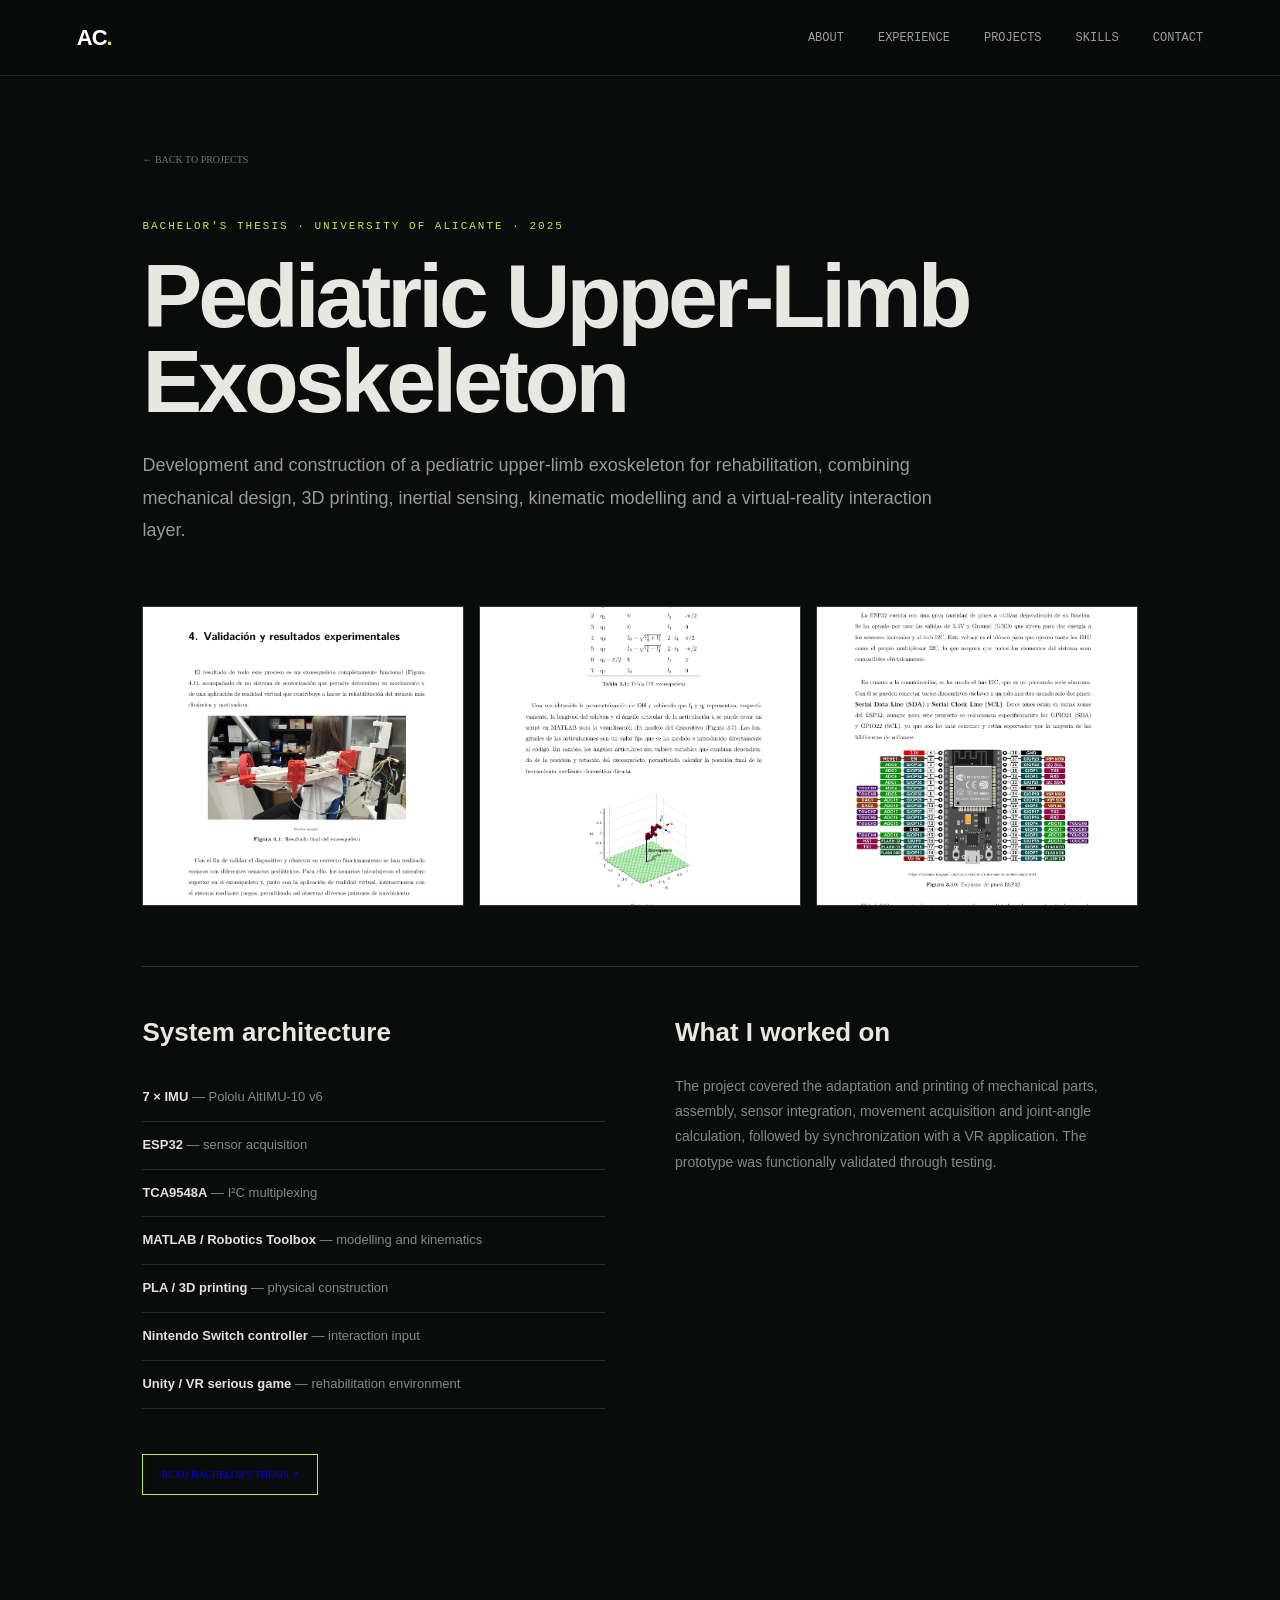
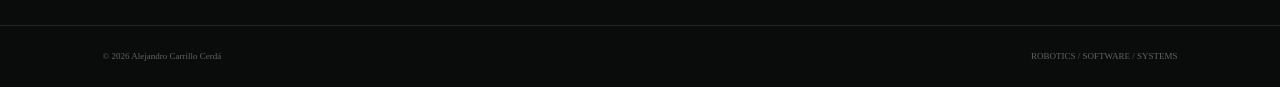
==== exoskeleton.html @ 11567c9d "Add files via upload" ====
<!DOCTYPE html><html lang="en"><head><meta charset="UTF-8"><meta name="viewport" content="width=device-width,initial-scale=1.0"><title>Pediatric Upper-Limb Exoskeleton — Alejandro Carrillo</title><link rel="stylesheet" href="style.css"></head><body><header class="nav"><a class="logo" href="index.html">AC<span>.</span></a><nav><a href="index.html#about">About</a><a href="index.html#experience">Experience</a><a href="index.html#projects">Projects</a><a href="index.html#skills">Skills</a><a href="index.html#contact">Contact</a></nav></header><main><section class="section project-detail"><a class="back" href="index.html#projects">← Back to projects</a><p class="eyebrow">BACHELOR'S THESIS · UNIVERSITY OF ALICANTE · 2025</p><h1>Pediatric Upper-Limb Exoskeleton</h1><p class="detail-lead">Development and construction of a pediatric upper-limb exoskeleton for rehabilitation, combining mechanical design, 3D printing, inertial sensing, kinematic modelling and a virtual-reality interaction layer.</p><div class="detail-images"><img src="assets/exoskeleton-result.png" alt="Final exoskeleton prototype"><img src="assets/matlab-model.png" alt="MATLAB model of the exoskeleton"><img src="assets/sensor-system.png" alt="Sensor acquisition system"></div><div class="detail-columns"><div><h2>System architecture</h2><ul><li><b>7 × IMU</b> — Pololu AltIMU-10 v6</li><li><b>ESP32</b> — sensor acquisition</li><li><b>TCA9548A</b> — I²C multiplexing</li><li><b>MATLAB / Robotics Toolbox</b> — modelling and kinematics</li><li><b>PLA / 3D printing</b> — physical construction</li><li><b>Nintendo Switch controller</b> — interaction input</li><li><b>Unity / VR serious game</b> — rehabilitation environment</li></ul></div><div><h2>What I worked on</h2><p>The project covered the adaptation and printing of mechanical parts, assembly, sensor integration, movement acquisition and joint-angle calculation, followed by synchronization with a VR application. The prototype was functionally validated through testing.</p></div></div><div class="detail-actions"><a class="detail-btn" href="Alejandro_Carrillo_TFG_Exoskeleton.pdf" target="_blank">Read Bachelor's Thesis ↗</a></div></section></main><footer><span>© <span id="year"></span> Alejandro Carrillo Cerdá</span><span>ROBOTICS / SOFTWARE / SYSTEMS</span></footer><script>document.getElementById('year').textContent=new Date().getFullYear()</script></body></html>
---- style.css ----
*{box-sizing:border-box;margin:0;padding:0}html{scroll-behavior:smooth}body{background:#0a0b0b;color:#e8e8e2;font-family:Inter,Arial,sans-serif;line-height:1.6;overflow-x:hidden}.noise{position:fixed;inset:0;pointer-events:none;opacity:.035;z-index:10;background-image:url("data:image/svg+xml,%3Csvg viewBox='0 0 180 180' xmlns='http://www.w3.org/2000/svg'%3E%3Cfilter id='n'%3E%3CfeTurbulence type='fractalNoise' baseFrequency='.9' numOctaves='4' stitchTiles='stitch'/%3E%3C/filter%3E%3Crect width='100%25' height='100%25' filter='url(%23n)' opacity='.6'/%3E%3C/svg%3E")}.nav{height:76px;display:flex;align-items:center;justify-content:space-between;padding:0 6vw;border-bottom:1px solid #222524;position:fixed;top:0;left:0;right:0;background:rgba(10,11,11,.84);backdrop-filter:blur(14px);z-index:20}.logo{font-size:22px;font-weight:800;letter-spacing:-1px;color:#fff;text-decoration:none}.logo span,.eyebrow,.company{color:#b7ef45}.nav nav{display:flex;gap:34px}.nav nav a{font:500 12px "DM Mono",monospace;text-transform:uppercase;color:#9c9e99;text-decoration:none;transition:.2s}.nav nav a:hover{color:#dfff91}.menu-toggle{display:none;background:none;border:0;color:#fff;font-size:22px}.section{padding:130px 8vw;position:relative}.hero{min-height:100vh;padding-top:170px;display:flex;align-items:center;border-bottom:1px solid #222524}.hero-grid{width:100%;display:grid;grid-template-columns:1.05fr .95fr;gap:7vw;align-items:center}.eyebrow{font:500 11px "DM Mono",monospace;letter-spacing:2px;margin-bottom:22px}.hero h1{font-size:clamp(58px,8vw,120px);line-height:.92;letter-spacing:-6px;font-weight:800;margin-bottom:34px}.hero h1 em,h2 em{font-family:Georgia,serif;font-weight:400;color:#b7ef45}.lead{max-width:590px;color:#a6a8a3;font-size:17px;line-height:1.8}.hero-actions{display:flex;gap:13px;margin-top:35px}.btn{display:inline-flex;gap:28px;align-items:center;padding:14px 18px;text-decoration:none;text-transform:uppercase;font:500 11px "DM Mono",monospace;border:1px solid #3a3d3a}.btn.primary{background:#b7ef45;color:#0a0b0b;border-color:#b7ef45}.btn.ghost{color:#e8e8e2}.availability{font:11px "DM Mono",monospace;color:#858782;margin-top:42px}.availability span{display:inline-block;width:7px;height:7px;border-radius:50%;background:#b7ef45;margin-right:8px;box-shadow:0 0 12px #b7ef45}.hero-art{height:530px;position:relative}.orb{width:310px;height:310px;border:1px solid #4b5148;border-radius:50%;position:absolute;right:8%;top:8%;background:radial-gradient(circle at 40% 35%,#26311e 0,#10150f 40%,transparent 68%);box-shadow:inset 0 0 70px rgba(183,239,69,.08),0 0 100px rgba(183,239,69,.05)}.orb:before,.orb:after{content:"";position:absolute;border:1px solid #30362d;border-radius:50%;inset:35px;transform:rotate(45deg) scaleX(1.6)}.orb:after{inset:70px;transform:rotate(-25deg) scaleX(1.6)}.wire{position:absolute;border:1px solid #323730;border-radius:50%;width:430px;height:170px;right:-5%;top:26%;transform:rotate(-27deg)}.wire-b{transform:rotate(28deg);width:350px;right:10%;top:17%}.terminal{position:absolute;left:0;bottom:35px;width:380px;background:#101211;border:1px solid #2b302b;box-shadow:20px 20px 70px #000}.terminal-top{height:31px;border-bottom:1px solid #282c29;display:flex;align-items:center;gap:5px;padding:0 11px}.terminal-top span{width:6px;height:6px;border-radius:50%;background:#555}.terminal-top b{font:400 9px "DM Mono";color:#70736d;margin-left:8px}.terminal pre{padding:18px;font:11px/1.9 "DM Mono",monospace;color:#aab0a5}.terminal i{font-style:normal;color:#545a52;margin-right:15px}.scroll-cue{position:absolute;bottom:25px;left:8vw;font:10px "DM Mono";color:#666}.scroll-cue span{color:#b7ef45;margin-left:10px}.split{display:grid;grid-template-columns:.35fr 1fr;gap:7vw;border-bottom:1px solid #222524}.section-label{font:500 10px "DM Mono";letter-spacing:2px;color:#656863}.content{max-width:850px}.content h2,.section-head h2,.contact h2{font-size:clamp(42px,5vw,72px);line-height:1.02;letter-spacing:-3px;margin-bottom:30px}.content>p{max-width:730px;color:#999c96;font-size:16px;margin-bottom:18px}.facts{display:grid;grid-template-columns:repeat(3,1fr);border-top:1px solid #30332f;margin-top:45px}.facts div{padding:20px 20px 0 0}.facts strong,.facts span{display:block}.facts strong{font:11px "DM Mono";color:#b7ef45}.facts span{font-size:12px;color:#858781;margin-top:7px}.section-head{display:flex;justify-content:space-between;align-items:flex-start;margin-bottom:70px}.section-head h2{max-width:550px;margin:0}.timeline{max-width:1100px;margin-left:auto}.job{display:grid;grid-template-columns:220px 1fr;gap:50px;border-top:1px solid #30332f;padding:38px 0}.job:last-child{border-bottom:1px solid #30332f}.job-date{font:10px "DM Mono";color:#666a64;padding-top:7px}.job h3{font-size:25px;letter-spacing:-.7px}.company{font-size:13px;margin:3px 0 20px}.job ul{padding-left:17px;color:#92958f;font-size:14px;max-width:820px}.job li{margin-bottom:8px}.tags{display:flex;flex-wrap:wrap;gap:7px;margin-top:22px}.tags span{font:9px "DM Mono";border:1px solid #343934;padding:6px 8px;color:#8c9089;text-transform:uppercase}.projects-section{border-bottom:1px solid #222524}.project-grid{display:grid;grid-template-columns:1fr 1fr;gap:18px}.project{border:1px solid #2c302c;background:#0d0f0e;position:relative;overflow:hidden}.project-large{grid-column:1/-1}.project-number{position:absolute;top:16px;right:17px;z-index:2;font:10px "DM Mono";color:#686c65}.project-visual{height:330px;position:relative;overflow:hidden;background:#111411}.graphics-visual{background:radial-gradient(circle at 55% 50%,#1b2816 0,#10130f 35%,#0d0f0e 72%)}.grid3d{position:absolute;inset:0;background-image:linear-gradient(#263026 1px,transparent 1px),linear-gradient(90deg,#263026 1px,transparent 1px);background-size:36px 36px;transform:perspective(400px) rotateX(55deg) scale(1.5);transform-origin:center 70%;opacity:.55}.probe{position:absolute;width:22px;height:22px;border:1px solid #b7ef45;border-radius:50%;box-shadow:0 0 20px rgba(183,239,69,.35)}.p1{left:35%;top:35%}.p2{left:58%;top:54%}.p3{left:72%;top:29%}.hud{position:absolute;bottom:15px;left:17px;font:9px "DM Mono";color:#70776c;letter-spacing:1px}.exo-visual{background:radial-gradient(circle,#192019,#0c0e0d 70%)}.exo-ring{position:absolute;width:180px;height:180px;border:1px solid #6c7567;border-radius:50%;left:35%;top:22%;box-shadow:0 0 50px rgba(183,239,69,.05)}.exo-arm{position:absolute;width:13px;height:220px;background:#555d51;left:53%;top:11%;transform:rotate(25deg);border-radius:8px}.joint{position:absolute;width:25px;height:25px;border:2px solid #b7ef45;border-radius:50%;background:#0b0d0c}.j1{left:47%;top:20%}.j2{left:62%;top:47%}.j3{left:73%;top:70%}.vision-visual{background:repeating-linear-gradient(0deg,#0e120f,#0e120f 4px,#111611 5px)}.scan{position:absolute;left:0;right:0;height:1px;background:#b7ef45;box-shadow:0 0 18px #b7ef45;animation:scan 3s linear infinite}.bbox{position:absolute;left:25%;top:26%;width:160px;height:120px;border:1px solid #b7ef45;padding:8px;font:9px "DM Mono";color:#b7ef45}.bbox b{float:right}.bbox.b2{left:55%;top:52%;width:110px;height:85px;border-color:#8a9a7b;color:#8a9a7b}.project-body{padding:27px}.project-body .eyebrow{font-size:9px;margin-bottom:12px}.project-body h3{font-size:27px;letter-spacing:-1px;margin-bottom:10px}.project-body p:not(.eyebrow){color:#858983;font-size:13px;max-width:800px}.skills-section{border-bottom:1px solid #222524}.skill-list{border-top:1px solid #30332f}.skill{display:grid;grid-template-columns:50px 220px 1fr;align-items:center;gap:20px;padding:21px 0;border-bottom:1px solid #30332f}.skill span{font:10px "DM Mono";color:#60645e}.skill b{font-size:14px}.skill p{font-size:13px;color:#858983}.education{border-bottom:1px solid #222524}.edu-grid{display:grid;grid-template-columns:repeat(4,1fr);gap:14px}.edu-card{border-top:1px solid #363a35;padding-top:18px}.edu-card span{font:9px "DM Mono";color:#b7ef45}.edu-card h3{font-size:18px;line-height:1.25;margin:13px 0 8px}.edu-card p{font-size:12px;color:#777b75}.contact{min-height:75vh;display:flex;align-items:center;justify-content:center;text-align:center}.contact-inner{max-width:850px}.contact h2{font-size:clamp(50px,7vw,95px);margin-bottom:24px}.contact-inner>p:not(.eyebrow){color:#898d86;max-width:570px;margin:0 auto 28px}.email{font-size:clamp(18px,3vw,29px);color:#e8e8e2;text-decoration:none;border-bottom:1px solid #555;padding-bottom:8px}.email span{color:#b7ef45}.socials{display:flex;justify-content:center;gap:30px;margin-top:38px}.socials a{font:10px "DM Mono";text-transform:uppercase;color:#777b75;text-decoration:none}.socials a:hover{color:#b7ef45}footer{border-top:1px solid #222524;padding:25px 8vw;display:flex;justify-content:space-between;font:9px "DM Mono";color:#60645e}.reveal{opacity:0;transform:translateY(20px);transition:opacity .7s ease,transform .7s ease}.reveal.visible{opacity:1;transform:none}@keyframes scan{0%{top:0}100%{top:100%}}@media(max-width:800px){.nav{padding:0 5vw}.menu-toggle{display:block}.nav nav{display:none;position:absolute;top:76px;left:0;right:0;background:#0a0b0b;padding:20px 5vw;border-bottom:1px solid #222524;flex-direction:column;gap:17px}.nav nav.open{display:flex}.section{padding:100px 5vw}.hero{padding-top:130px}.hero-grid,.split{grid-template-columns:1fr}.hero-art{height:430px;margin-top:10px}.orb{right:3%;width:250px;height:250px}.terminal{width:300px}.section-label{margin-bottom:35px}.facts,.edu-grid,.project-grid{grid-template-columns:1fr}.project-large{grid-column:auto}.section-head{display:block;margin-bottom:45px}.job{grid-template-columns:1fr;gap:8px}.skill{grid-template-columns:35px 1fr}.skill p{grid-column:2}.project-visual{height:270px}footer{padding:20px 5vw;gap:15px;flex-direction:column}}\n.project-link{margin-top:24px;background:none;border:0;border-bottom:1px solid #59604f;color:#b7ef45;padding:0 0 5px;font:500 10px "DM Mono",monospace;text-transform:uppercase;cursor:pointer}.project-link:hover{color:#e8e8e2;border-color:#b7ef45}.modal{position:fixed;inset:0;z-index:50;display:none}.modal.open{display:block}.modal-backdrop{position:absolute;inset:0;background:rgba(0,0,0,.78);backdrop-filter:blur(8px)}.modal-card{position:relative;width:min(920px,90vw);max-height:88vh;overflow:auto;margin:6vh auto;background:#0d0f0e;border:1px solid #3a4038;box-shadow:0 30px 100px #000;padding:42px}.modal-close{position:absolute;right:18px;top:13px;background:none;border:0;color:#8a8e87;font-size:28px;cursor:pointer}.modal-close:hover{color:#b7ef45}.modal-card h3{font-size:38px;line-height:1.05;letter-spacing:-1.5px;margin:5px 0 18px}.modal-card h4{font:500 10px "DM Mono";color:#b7ef45;letter-spacing:1.5px;margin:28px 0 9px;text-transform:uppercase}.modal-card p{color:#969a92;font-size:14px;max-width:780px}.modal-grid{display:grid;grid-template-columns:1fr 1fr;gap:14px;margin-top:25px}.modal-grid img{width:100%;height:230px;object-fit:cover;object-position:top;border:1px solid #30352f}.modal-actions{display:flex;gap:12px;flex-wrap:wrap;margin-top:28px}.modal-actions a{display:inline-block;text-decoration:none;padding:11px 14px;border:1px solid #3b4139;color:#e8e8e2;font:500 10px "DM Mono";text-transform:uppercase}.modal-actions a.primary-link{background:#b7ef45;color:#0a0b0b;border-color:#b7ef45}.modal-specs{display:grid;grid-template-columns:repeat(3,1fr);gap:10px;margin-top:24px}.modal-specs div{border-top:1px solid #30352f;padding-top:12px}.modal-specs b{display:block;font-size:13px}.modal-specs span{display:block;color:#737871;font:9px "DM Mono";margin-top:4px}.modal-list{display:grid;grid-template-columns:1fr 1fr;gap:9px;margin-top:15px}.modal-list div{font-size:12px;color:#858a82;padding:10px;border:1px solid #272c28}.modal-list b{color:#d7d9d3}@media(max-width:800px){.modal-card{padding:32px 22px}.modal-grid,.modal-specs,.modal-list{grid-template-columns:1fr}.modal-card h3{font-size:29px}}
.project-link{display:inline-block;text-decoration:none}.back{display:inline-block;margin-bottom:55px;color:#737871;text-decoration:none;font:10px "DM Mono";text-transform:uppercase}.back:hover{color:#b7ef45}.project-detail{max-width:1200px;margin:auto;padding-top:145px}.project-detail h1{font-size:clamp(48px,7vw,92px);line-height:.95;letter-spacing:-4px;max-width:900px;margin-bottom:25px}.detail-lead{max-width:800px;color:#989c94;font-size:18px;line-height:1.8}.detail-images{display:grid;grid-template-columns:repeat(3,1fr);gap:15px;margin:60px 0}.detail-images img{width:100%;height:300px;object-fit:cover;border:1px solid #30352f;background:#101310}.detail-columns{display:grid;grid-template-columns:1fr 1fr;gap:70px;border-top:1px solid #30352f;padding-top:45px}.detail-columns h2{font-size:26px;margin-bottom:20px}.detail-columns ul{list-style:none}.detail-columns li{padding:13px 0;border-bottom:1px solid #282c28;color:#858a82;font-size:13px}.detail-columns li b{color:#e1e2dd}.detail-columns p{color:#858a82;font-size:14px;line-height:1.8}.detail-actions{margin-top:45px}.detail-btn{display:inline-block;text-decoration:none;padding:14px 18px;font:500 10px "DM Mono";text-transform:uppercase;border:1px solid #b7ef45}.detail-visual{min-height:300px;display:flex;align-items:center;justify-content:center;gap:18px;flex-wrap:wrap;border:1px solid #30352f;background:radial-gradient(circle,#192019,#0c0e0d 70%);margin:60px 0}.detail-visual span{border:1px solid #687260;padding:12px;color:#b7ef45;font:11px "DM Mono";letter-spacing:1px}@media(max-width:800px){.project-detail{padding-top:120px}.detail-images,.detail-columns{grid-template-columns:1fr}.detail-images img{height:240px}.project-detail h1{letter-spacing:-2px}.detail-visual{margin:35px 0}}
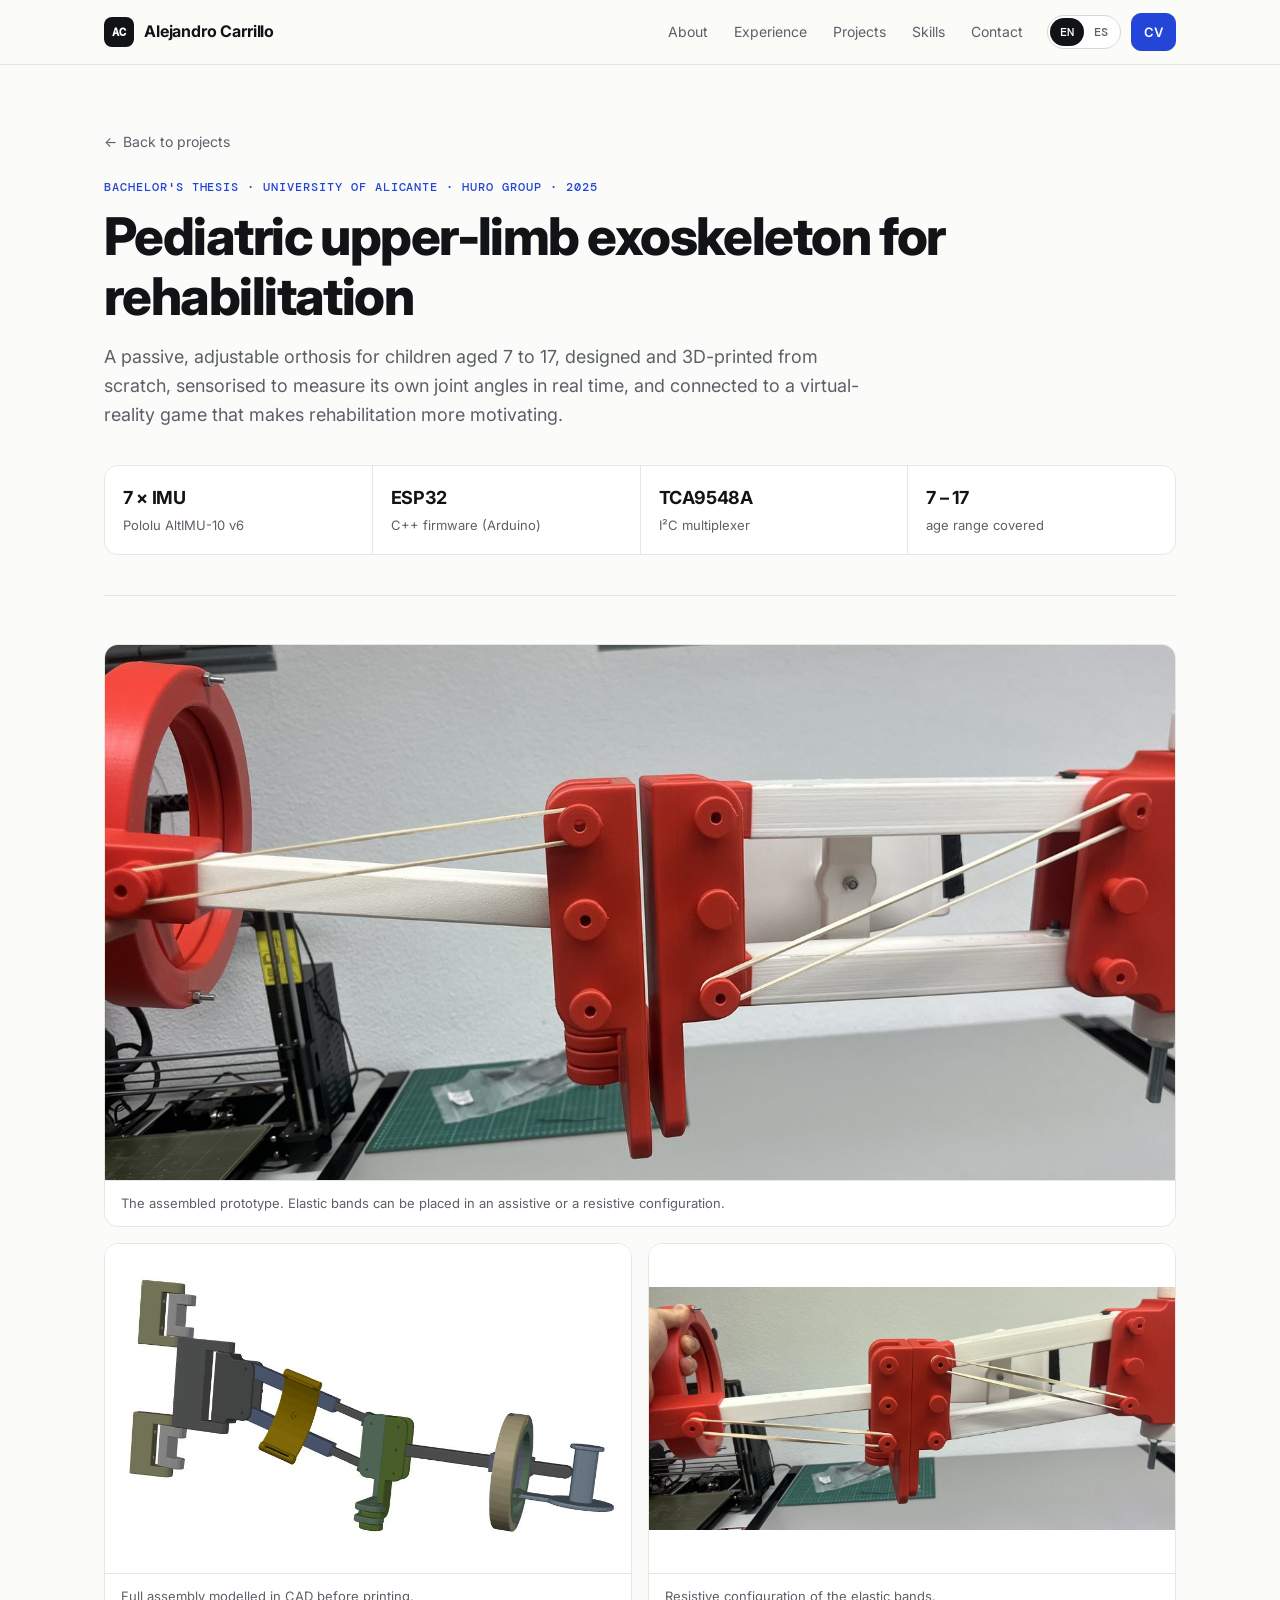
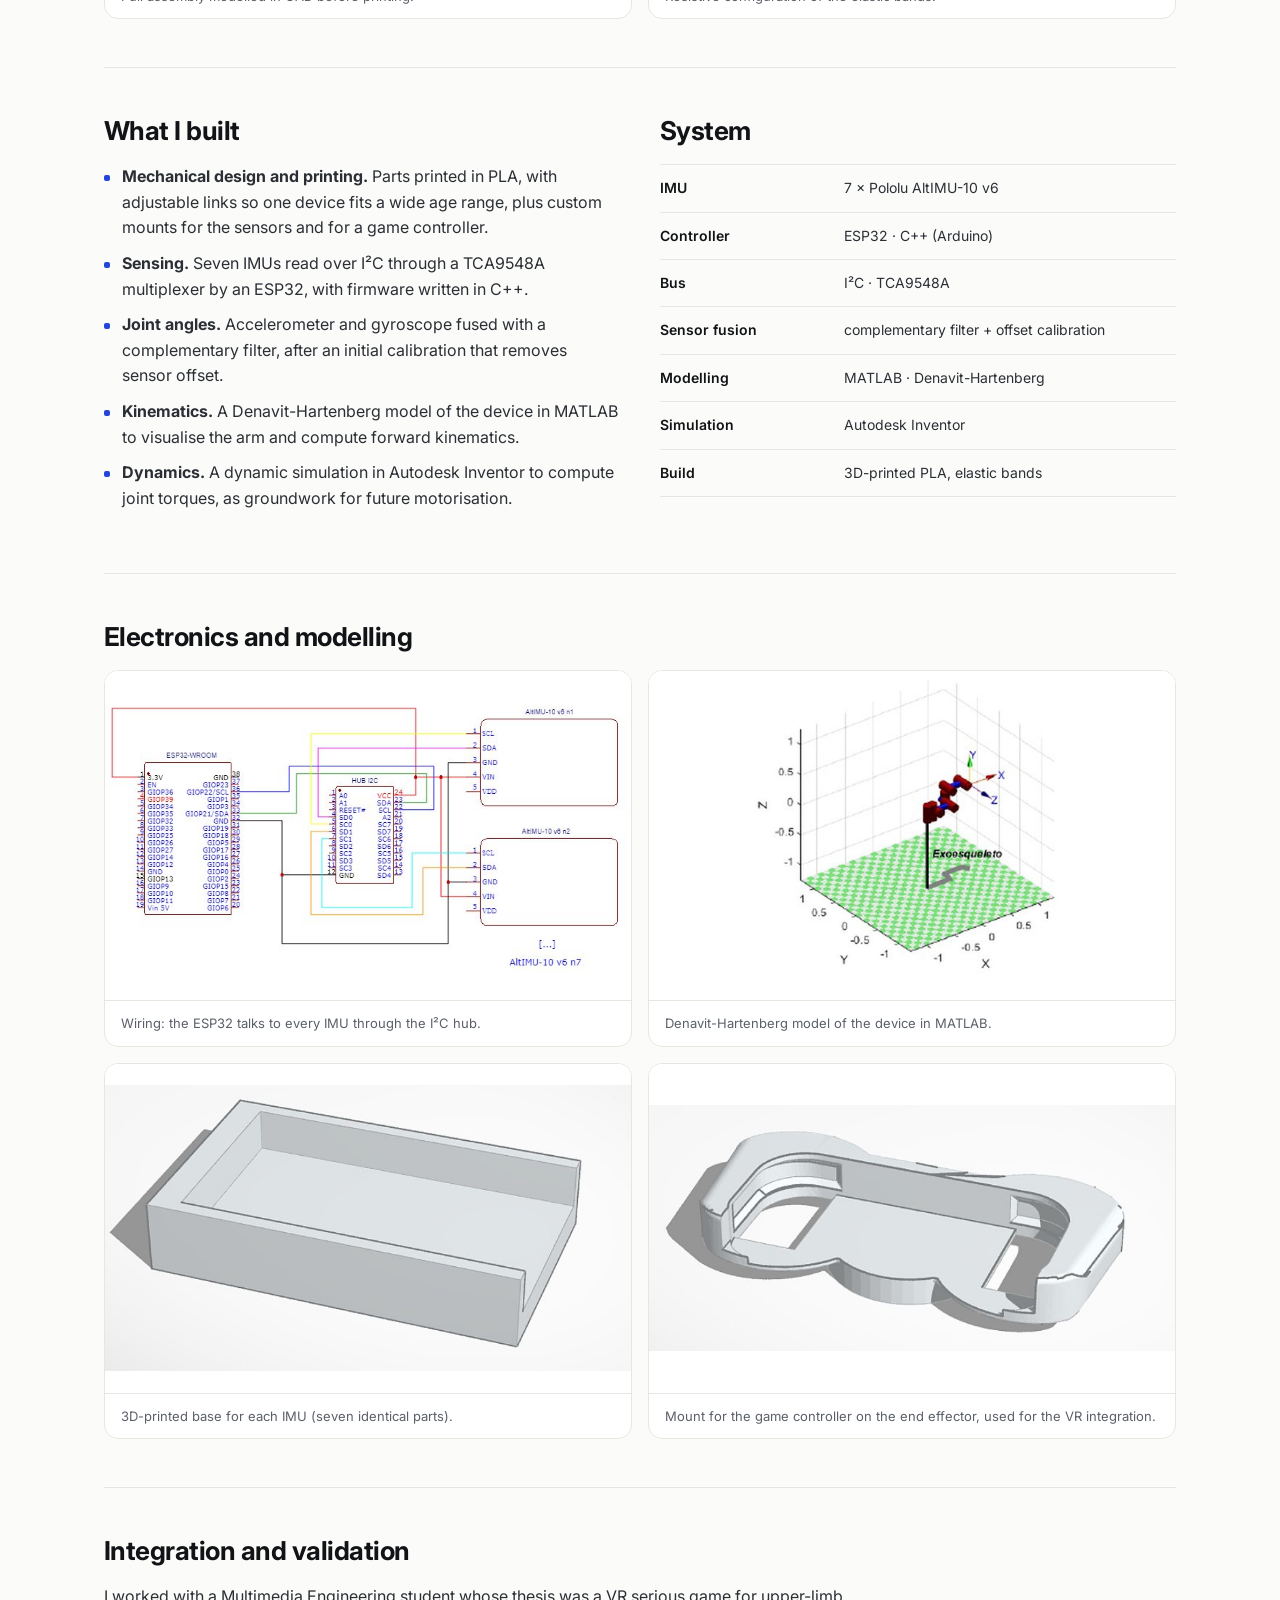
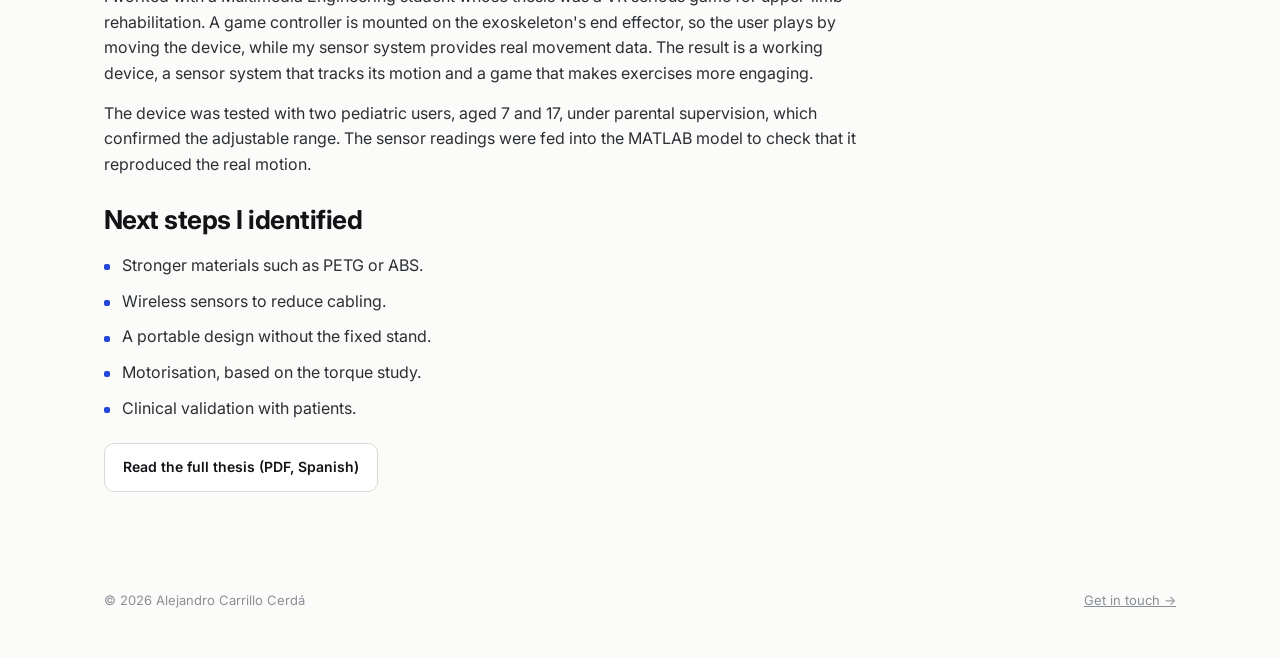
==== commit 50ae9f1d: "Redesign portfolio: light minimal layout, EN/ES toggle, real project images, updated content and CVs" ====
--- a/exoskeleton.html
+++ b/exoskeleton.html
@@ -1 +1,123 @@
-<!DOCTYPE html><html lang="en"><head><meta charset="UTF-8"><meta name="viewport" content="width=device-width,initial-scale=1.0"><title>Pediatric Upper-Limb Exoskeleton — Alejandro Carrillo</title><link rel="stylesheet" href="style.css"></head><body><header class="nav"><a class="logo" href="index.html">AC<span>.</span></a><nav><a href="index.html#about">About</a><a href="index.html#experience">Experience</a><a href="index.html#projects">Projects</a><a href="index.html#skills">Skills</a><a href="index.html#contact">Contact</a></nav></header><main><section class="section project-detail"><a class="back" href="index.html#projects">← Back to projects</a><p class="eyebrow">BACHELOR'S THESIS · UNIVERSITY OF ALICANTE · 2025</p><h1>Pediatric Upper-Limb Exoskeleton</h1><p class="detail-lead">Development and construction of a pediatric upper-limb exoskeleton for rehabilitation, combining mechanical design, 3D printing, inertial sensing, kinematic modelling and a virtual-reality interaction layer.</p><div class="detail-images"><img src="assets/exoskeleton-result.png" alt="Final exoskeleton prototype"><img src="assets/matlab-model.png" alt="MATLAB model of the exoskeleton"><img src="assets/sensor-system.png" alt="Sensor acquisition system"></div><div class="detail-columns"><div><h2>System architecture</h2><ul><li><b>7 × IMU</b> — Pololu AltIMU-10 v6</li><li><b>ESP32</b> — sensor acquisition</li><li><b>TCA9548A</b> — I²C multiplexing</li><li><b>MATLAB / Robotics Toolbox</b> — modelling and kinematics</li><li><b>PLA / 3D printing</b> — physical construction</li><li><b>Nintendo Switch controller</b> — interaction input</li><li><b>Unity / VR serious game</b> — rehabilitation environment</li></ul></div><div><h2>What I worked on</h2><p>The project covered the adaptation and printing of mechanical parts, assembly, sensor integration, movement acquisition and joint-angle calculation, followed by synchronization with a VR application. The prototype was functionally validated through testing.</p></div></div><div class="detail-actions"><a class="detail-btn" href="Alejandro_Carrillo_TFG_Exoskeleton.pdf" target="_blank">Read Bachelor's Thesis ↗</a></div></section></main><footer><span>© <span id="year"></span> Alejandro Carrillo Cerdá</span><span>ROBOTICS / SOFTWARE / SYSTEMS</span></footer><script>document.getElementById('year').textContent=new Date().getFullYear()</script></body></html>+<!DOCTYPE html>
+<html lang="en" data-ui-lang="en" class="no-js">
+<head>
+  <meta charset="UTF-8">
+  <meta name="viewport" content="width=device-width, initial-scale=1.0">
+  <title>Pediatric Upper-Limb Exoskeleton · Alejandro Carrillo Cerdá</title>
+  <meta name="title-en" content="Pediatric Upper-Limb Exoskeleton · Alejandro Carrillo Cerdá">
+  <meta name="title-es" content="Exoesqueleto pediátrico de miembro superior · Alejandro Carrillo Cerdá">
+  <meta name="description" content="Bachelor's thesis: a 3D-printed, sensorised pediatric rehabilitation exoskeleton with 7 IMUs, ESP32 firmware, Denavit-Hartenberg kinematics and VR integration.">
+  <meta property="og:image" content="https://alejandroccarrillo.github.io/assets/exo/assembled-assistive.jpg">
+  <link rel="icon" href="favicon.svg" type="image/svg+xml">
+  <link rel="preconnect" href="https://fonts.googleapis.com">
+  <link rel="preconnect" href="https://fonts.gstatic.com" crossorigin>
+  <link href="https://fonts.googleapis.com/css2?family=DM+Mono:wght@400;500&family=Inter:wght@400;500;600;700;800&display=swap" rel="stylesheet">
+  <link rel="stylesheet" href="style.css?v=7">
+  <script>(function(){var l;try{l=localStorage.getItem('lang')}catch(e){}if(!l){l=(navigator.language||'en').toLowerCase().indexOf('es')===0?'es':'en'}document.documentElement.setAttribute('data-ui-lang',l);document.documentElement.setAttribute('lang',l)})();</script>
+</head>
+<body>
+  <header class="nav">
+    <div class="wrap">
+      <a class="brand" href="index.html"><span class="brand-mark">AC</span><span>Alejandro Carrillo</span></a>
+      <nav class="nav-links" id="nav-links">
+        <a href="index.html#about"><span data-lang="en">About</span><span data-lang="es">Sobre mí</span></a>
+        <a href="index.html#experience"><span data-lang="en">Experience</span><span data-lang="es">Experiencia</span></a>
+        <a href="index.html#projects"><span data-lang="en">Projects</span><span data-lang="es">Proyectos</span></a>
+        <a href="index.html#skills"><span data-lang="en">Skills</span><span data-lang="es">Habilidades</span></a>
+        <a href="index.html#contact"><span data-lang="en">Contact</span><span data-lang="es">Contacto</span></a>
+      </nav>
+      <div class="nav-actions">
+        <div class="lang-toggle" role="group" aria-label="Language"><button type="button" data-set="en" aria-pressed="true">EN</button><button type="button" data-set="es" aria-pressed="false">ES</button></div>
+        <a class="btn btn-sm btn-primary" href="Alejandro_Carrillo_CV_EN.pdf" data-href-en="Alejandro_Carrillo_CV_EN.pdf" data-href-es="Alejandro_Carrillo_CV_ES.pdf" target="_blank" rel="noopener">CV</a>
+        <button class="menu-toggle" type="button" aria-label="Menu" aria-controls="nav-links" aria-expanded="false"><svg viewBox="0 0 24 24" fill="none" stroke="currentColor" stroke-width="2" stroke-linecap="round"><path d="M4 7h16M4 12h16M4 17h16"/></svg></button>
+      </div>
+    </div>
+  </header>
+
+  <main class="wrap">
+    <section class="detail-hero">
+      <a class="back" href="index.html#projects">← <span data-lang="en">Back to projects</span><span data-lang="es">Volver a proyectos</span></a>
+      <p class="kicker"><span data-lang="en">Bachelor's thesis · University of Alicante · HURO group · 2025</span><span data-lang="es">Trabajo Fin de Grado · Universidad de Alicante · grupo HURO · 2025</span></p>
+      <h1 data-lang="en">Pediatric upper-limb exoskeleton for rehabilitation</h1>
+      <h1 data-lang="es">Exoesqueleto pediátrico de miembro superior para rehabilitación</h1>
+      <p class="lead" data-lang="en">A passive, adjustable orthosis for children aged 7 to 17, designed and 3D-printed from scratch, sensorised to measure its own joint angles in real time, and connected to a virtual-reality game that makes rehabilitation more motivating.</p>
+      <p class="lead" data-lang="es">Una órtesis pasiva y ajustable para niños de 7 a 17 años, diseñada e impresa en 3D desde cero, sensorizada para medir sus propios ángulos articulares en tiempo real y conectada a un juego de realidad virtual que hace la rehabilitación más motivadora.</p>
+      <div class="spec-strip">
+        <div><b>7 × IMU</b><span>Pololu AltIMU-10 v6</span></div>
+        <div><b>ESP32</b><span data-lang="en">C++ firmware (Arduino)</span><span data-lang="es">firmware en C++ (Arduino)</span></div>
+        <div><b>TCA9548A</b><span data-lang="en">I²C multiplexer</span><span data-lang="es">multiplexor I²C</span></div>
+        <div><b>7 – 17</b><span data-lang="en">age range covered</span><span data-lang="es">rango de edad cubierto</span></div>
+      </div>
+    </section>
+
+    <section class="detail-section">
+      <div class="gallery">
+        <figure class="wide reveal"><img src="assets/exo/assembled-assistive.jpg" alt="Assembled exoskeleton in assistive configuration" loading="lazy"><figcaption data-lang="en">The assembled prototype. Elastic bands can be placed in an assistive or a resistive configuration.</figcaption><figcaption data-lang="es">El prototipo montado. Las bandas elásticas pueden colocarse en configuración asistiva o resistiva.</figcaption></figure>
+        <figure class="reveal"><img src="assets/exo/cad-assembly.jpg" alt="CAD model of the full exoskeleton assembly" loading="lazy"><figcaption data-lang="en">Full assembly modelled in CAD before printing.</figcaption><figcaption data-lang="es">Montaje completo modelado en CAD antes de imprimir.</figcaption></figure>
+        <figure class="reveal"><img src="assets/exo/assembled-resistive.jpg" alt="Exoskeleton with elastic bands in resistive configuration" loading="lazy"><figcaption data-lang="en">Resistive configuration of the elastic bands.</figcaption><figcaption data-lang="es">Configuración resistiva de las bandas elásticas.</figcaption></figure>
+      </div>
+    </section>
+
+    <section class="detail-section">
+      <div class="cols-2">
+        <div class="prose reveal">
+          <h2 data-lang="en">What I built</h2><h2 data-lang="es">Qué construí</h2>
+          <ul data-lang="en">
+            <li><b>Mechanical design and printing.</b> Parts printed in PLA, with adjustable links so one device fits a wide age range, plus custom mounts for the sensors and for a game controller.</li>
+            <li><b>Sensing.</b> Seven IMUs read over I²C through a TCA9548A multiplexer by an ESP32, with firmware written in C++.</li>
+            <li><b>Joint angles.</b> Accelerometer and gyroscope fused with a complementary filter, after an initial calibration that removes sensor offset.</li>
+            <li><b>Kinematics.</b> A Denavit-Hartenberg model of the device in MATLAB to visualise the arm and compute forward kinematics.</li>
+            <li><b>Dynamics.</b> A dynamic simulation in Autodesk Inventor to compute joint torques, as groundwork for future motorisation.</li>
+          </ul>
+          <ul data-lang="es">
+            <li><b>Diseño mecánico e impresión.</b> Piezas impresas en PLA, con eslabones ajustables para que un solo dispositivo sirva para un rango amplio de edades, y soportes propios para los sensores y para un mando de juego.</li>
+            <li><b>Sensorización.</b> Siete IMU leídas por I²C a través de un multiplexor TCA9548A desde una ESP32, con firmware escrito en C++.</li>
+            <li><b>Ángulos articulares.</b> Acelerómetro y giroscopio fusionados con un filtro complementario, tras una calibración inicial que corrige el offset de los sensores.</li>
+            <li><b>Cinemática.</b> Un modelo Denavit-Hartenberg del dispositivo en MATLAB para visualizar el brazo y calcular la cinemática directa.</li>
+            <li><b>Dinámica.</b> Una simulación dinámica en Autodesk Inventor para calcular los pares articulares, como base para una futura motorización.</li>
+          </ul>
+        </div>
+        <div class="reveal">
+          <h2 style="font-size:26px;margin-bottom:18px" data-lang="en">System</h2><h2 style="font-size:26px;margin-bottom:18px" data-lang="es">Sistema</h2>
+          <ul class="kv">
+            <li><b>IMU</b><span>7 × Pololu AltIMU-10 v6</span></li>
+            <li><b data-lang="en">Controller</b><b data-lang="es">Controlador</b><span>ESP32 · C++ (Arduino)</span></li>
+            <li><b data-lang="en">Bus</b><b data-lang="es">Bus</b><span>I²C · TCA9548A</span></li>
+            <li><b data-lang="en">Sensor fusion</b><b data-lang="es">Fusión de sensores</b><span data-lang="en">complementary filter + offset calibration</span><span data-lang="es">filtro complementario + calibración de offset</span></li>
+            <li><b data-lang="en">Modelling</b><b data-lang="es">Modelado</b><span>MATLAB · Denavit-Hartenberg</span></li>
+            <li><b data-lang="en">Simulation</b><b data-lang="es">Simulación</b><span>Autodesk Inventor</span></li>
+            <li><b data-lang="en">Build</b><b data-lang="es">Fabricación</b><span data-lang="en">3D-printed PLA, elastic bands</span><span data-lang="es">PLA impreso en 3D, bandas elásticas</span></li>
+          </ul>
+        </div>
+      </div>
+    </section>
+
+    <section class="detail-section">
+      <h2 class="reveal" data-lang="en">Electronics and modelling</h2><h2 class="reveal" data-lang="es">Electrónica y modelado</h2>
+      <div class="gallery">
+        <figure class="reveal"><img src="assets/exo/wiring-schematic.jpg" alt="Wiring schematic: ESP32, I2C hub and IMUs" loading="lazy"><figcaption data-lang="en">Wiring: the ESP32 talks to every IMU through the I²C hub.</figcaption><figcaption data-lang="es">Conexionado: la ESP32 se comunica con cada IMU a través del hub I²C.</figcaption></figure>
+        <figure class="reveal"><img src="assets/exo/matlab-dh-model.jpg" alt="MATLAB Denavit-Hartenberg model of the exoskeleton" loading="lazy"><figcaption data-lang="en">Denavit-Hartenberg model of the device in MATLAB.</figcaption><figcaption data-lang="es">Modelo Denavit-Hartenberg del dispositivo en MATLAB.</figcaption></figure>
+        <figure class="reveal"><img src="assets/exo/part-imu-base.jpg" alt="3D-printed IMU base" loading="lazy"><figcaption data-lang="en">3D-printed base for each IMU (seven identical parts).</figcaption><figcaption data-lang="es">Base impresa en 3D para cada IMU (siete piezas idénticas).</figcaption></figure>
+        <figure class="reveal"><img src="assets/exo/part-controller-mount.jpg" alt="3D-printed mount for the game controller" loading="lazy"><figcaption data-lang="en">Mount for the game controller on the end effector, used for the VR integration.</figcaption><figcaption data-lang="es">Soporte del mando de juego en el extremo, usado para la integración con realidad virtual.</figcaption></figure>
+      </div>
+    </section>
+
+    <section class="detail-section">
+      <div class="prose reveal">
+        <h2 data-lang="en">Integration and validation</h2><h2 data-lang="es">Integración y validación</h2>
+        <p data-lang="en">I worked with a Multimedia Engineering student whose thesis was a VR serious game for upper-limb rehabilitation. A game controller is mounted on the exoskeleton's end effector, so the user plays by moving the device, while my sensor system provides real movement data. The result is a working device, a sensor system that tracks its motion and a game that makes exercises more engaging.</p>
+        <p data-lang="es">Colaboré con un estudiante de Ingeniería Multimedia cuyo TFG era un juego serio de realidad virtual para la rehabilitación del miembro superior. Un mando de juego va montado en el extremo del exoesqueleto, de modo que el usuario juega moviendo el dispositivo, mientras mi sistema de sensores aporta datos reales de movimiento. El resultado es un dispositivo funcional, un sistema de sensores que sigue su movimiento y un juego que hace los ejercicios más atractivos.</p>
+        <p data-lang="en">The device was tested with two pediatric users, aged 7 and 17, under parental supervision, which confirmed the adjustable range. The sensor readings were fed into the MATLAB model to check that it reproduced the real motion.</p>
+        <p data-lang="es">El dispositivo se probó con dos usuarios pediátricos, de 7 y 17 años, bajo supervisión de sus padres, lo que confirmó el rango de ajuste. Las lecturas de los sensores se introdujeron en el modelo de MATLAB para comprobar que reproducía el movimiento real.</p>
+        <h2 style="margin-top:28px" data-lang="en">Next steps I identified</h2><h2 style="margin-top:28px" data-lang="es">Siguientes pasos que identifiqué</h2>
+        <ul data-lang="en"><li>Stronger materials such as PETG or ABS.</li><li>Wireless sensors to reduce cabling.</li><li>A portable design without the fixed stand.</li><li>Motorisation, based on the torque study.</li><li>Clinical validation with patients.</li></ul>
+        <ul data-lang="es"><li>Materiales más resistentes, como PETG o ABS.</li><li>Sensores inalámbricos para reducir el cableado.</li><li>Un diseño portátil sin soporte fijo.</li><li>Motorización, a partir del estudio de pares.</li><li>Validación clínica con pacientes.</li></ul>
+        <p style="margin-top:22px"><a class="btn" href="Alejandro_Carrillo_TFG_Exoskeleton.pdf" target="_blank" rel="noopener"><span data-lang="en">Read the full thesis (PDF, Spanish)</span><span data-lang="es">Leer el TFG completo (PDF)</span></a></p>
+      </div>
+    </section>
+  </main>
+
+  <footer><div class="wrap"><span>© <span id="year">2026</span> Alejandro Carrillo Cerdá</span><a href="index.html#contact" style="color:inherit"><span data-lang="en">Get in touch →</span><span data-lang="es">Contactar →</span></a></div></footer>
+  <script src="script.js?v=7"></script>
+</body>
+</html>
--- a/style.css
+++ b/style.css
@@ -1,2 +1,240 @@
-*{box-sizing:border-box;margin:0;padding:0}html{scroll-behavior:smooth}body{background:#0a0b0b;color:#e8e8e2;font-family:Inter,Arial,sans-serif;line-height:1.6;overflow-x:hidden}.noise{position:fixed;inset:0;pointer-events:none;opacity:.035;z-index:10;background-image:url("data:image/svg+xml,%3Csvg viewBox='0 0 180 180' xmlns='http://www.w3.org/2000/svg'%3E%3Cfilter id='n'%3E%3CfeTurbulence type='fractalNoise' baseFrequency='.9' numOctaves='4' stitchTiles='stitch'/%3E%3C/filter%3E%3Crect width='100%25' height='100%25' filter='url(%23n)' opacity='.6'/%3E%3C/svg%3E")}.nav{height:76px;display:flex;align-items:center;justify-content:space-between;padding:0 6vw;border-bottom:1px solid #222524;position:fixed;top:0;left:0;right:0;background:rgba(10,11,11,.84);backdrop-filter:blur(14px);z-index:20}.logo{font-size:22px;font-weight:800;letter-spacing:-1px;color:#fff;text-decoration:none}.logo span,.eyebrow,.company{color:#b7ef45}.nav nav{display:flex;gap:34px}.nav nav a{font:500 12px "DM Mono",monospace;text-transform:uppercase;color:#9c9e99;text-decoration:none;transition:.2s}.nav nav a:hover{color:#dfff91}.menu-toggle{display:none;background:none;border:0;color:#fff;font-size:22px}.section{padding:130px 8vw;position:relative}.hero{min-height:100vh;padding-top:170px;display:flex;align-items:center;border-bottom:1px solid #222524}.hero-grid{width:100%;display:grid;grid-template-columns:1.05fr .95fr;gap:7vw;align-items:center}.eyebrow{font:500 11px "DM Mono",monospace;letter-spacing:2px;margin-bottom:22px}.hero h1{font-size:clamp(58px,8vw,120px);line-height:.92;letter-spacing:-6px;font-weight:800;margin-bottom:34px}.hero h1 em,h2 em{font-family:Georgia,serif;font-weight:400;color:#b7ef45}.lead{max-width:590px;color:#a6a8a3;font-size:17px;line-height:1.8}.hero-actions{display:flex;gap:13px;margin-top:35px}.btn{display:inline-flex;gap:28px;align-items:center;padding:14px 18px;text-decoration:none;text-transform:uppercase;font:500 11px "DM Mono",monospace;border:1px solid #3a3d3a}.btn.primary{background:#b7ef45;color:#0a0b0b;border-color:#b7ef45}.btn.ghost{color:#e8e8e2}.availability{font:11px "DM Mono",monospace;color:#858782;margin-top:42px}.availability span{display:inline-block;width:7px;height:7px;border-radius:50%;background:#b7ef45;margin-right:8px;box-shadow:0 0 12px #b7ef45}.hero-art{height:530px;position:relative}.orb{width:310px;height:310px;border:1px solid #4b5148;border-radius:50%;position:absolute;right:8%;top:8%;background:radial-gradient(circle at 40% 35%,#26311e 0,#10150f 40%,transparent 68%);box-shadow:inset 0 0 70px rgba(183,239,69,.08),0 0 100px rgba(183,239,69,.05)}.orb:before,.orb:after{content:"";position:absolute;border:1px solid #30362d;border-radius:50%;inset:35px;transform:rotate(45deg) scaleX(1.6)}.orb:after{inset:70px;transform:rotate(-25deg) scaleX(1.6)}.wire{position:absolute;border:1px solid #323730;border-radius:50%;width:430px;height:170px;right:-5%;top:26%;transform:rotate(-27deg)}.wire-b{transform:rotate(28deg);width:350px;right:10%;top:17%}.terminal{position:absolute;left:0;bottom:35px;width:380px;background:#101211;border:1px solid #2b302b;box-shadow:20px 20px 70px #000}.terminal-top{height:31px;border-bottom:1px solid #282c29;display:flex;align-items:center;gap:5px;padding:0 11px}.terminal-top span{width:6px;height:6px;border-radius:50%;background:#555}.terminal-top b{font:400 9px "DM Mono";color:#70736d;margin-left:8px}.terminal pre{padding:18px;font:11px/1.9 "DM Mono",monospace;color:#aab0a5}.terminal i{font-style:normal;color:#545a52;margin-right:15px}.scroll-cue{position:absolute;bottom:25px;left:8vw;font:10px "DM Mono";color:#666}.scroll-cue span{color:#b7ef45;margin-left:10px}.split{display:grid;grid-template-columns:.35fr 1fr;gap:7vw;border-bottom:1px solid #222524}.section-label{font:500 10px "DM Mono";letter-spacing:2px;color:#656863}.content{max-width:850px}.content h2,.section-head h2,.contact h2{font-size:clamp(42px,5vw,72px);line-height:1.02;letter-spacing:-3px;margin-bottom:30px}.content>p{max-width:730px;color:#999c96;font-size:16px;margin-bottom:18px}.facts{display:grid;grid-template-columns:repeat(3,1fr);border-top:1px solid #30332f;margin-top:45px}.facts div{padding:20px 20px 0 0}.facts strong,.facts span{display:block}.facts strong{font:11px "DM Mono";color:#b7ef45}.facts span{font-size:12px;color:#858781;margin-top:7px}.section-head{display:flex;justify-content:space-between;align-items:flex-start;margin-bottom:70px}.section-head h2{max-width:550px;margin:0}.timeline{max-width:1100px;margin-left:auto}.job{display:grid;grid-template-columns:220px 1fr;gap:50px;border-top:1px solid #30332f;padding:38px 0}.job:last-child{border-bottom:1px solid #30332f}.job-date{font:10px "DM Mono";color:#666a64;padding-top:7px}.job h3{font-size:25px;letter-spacing:-.7px}.company{font-size:13px;margin:3px 0 20px}.job ul{padding-left:17px;color:#92958f;font-size:14px;max-width:820px}.job li{margin-bottom:8px}.tags{display:flex;flex-wrap:wrap;gap:7px;margin-top:22px}.tags span{font:9px "DM Mono";border:1px solid #343934;padding:6px 8px;color:#8c9089;text-transform:uppercase}.projects-section{border-bottom:1px solid #222524}.project-grid{display:grid;grid-template-columns:1fr 1fr;gap:18px}.project{border:1px solid #2c302c;background:#0d0f0e;position:relative;overflow:hidden}.project-large{grid-column:1/-1}.project-number{position:absolute;top:16px;right:17px;z-index:2;font:10px "DM Mono";color:#686c65}.project-visual{height:330px;position:relative;overflow:hidden;background:#111411}.graphics-visual{background:radial-gradient(circle at 55% 50%,#1b2816 0,#10130f 35%,#0d0f0e 72%)}.grid3d{position:absolute;inset:0;background-image:linear-gradient(#263026 1px,transparent 1px),linear-gradient(90deg,#263026 1px,transparent 1px);background-size:36px 36px;transform:perspective(400px) rotateX(55deg) scale(1.5);transform-origin:center 70%;opacity:.55}.probe{position:absolute;width:22px;height:22px;border:1px solid #b7ef45;border-radius:50%;box-shadow:0 0 20px rgba(183,239,69,.35)}.p1{left:35%;top:35%}.p2{left:58%;top:54%}.p3{left:72%;top:29%}.hud{position:absolute;bottom:15px;left:17px;font:9px "DM Mono";color:#70776c;letter-spacing:1px}.exo-visual{background:radial-gradient(circle,#192019,#0c0e0d 70%)}.exo-ring{position:absolute;width:180px;height:180px;border:1px solid #6c7567;border-radius:50%;left:35%;top:22%;box-shadow:0 0 50px rgba(183,239,69,.05)}.exo-arm{position:absolute;width:13px;height:220px;background:#555d51;left:53%;top:11%;transform:rotate(25deg);border-radius:8px}.joint{position:absolute;width:25px;height:25px;border:2px solid #b7ef45;border-radius:50%;background:#0b0d0c}.j1{left:47%;top:20%}.j2{left:62%;top:47%}.j3{left:73%;top:70%}.vision-visual{background:repeating-linear-gradient(0deg,#0e120f,#0e120f 4px,#111611 5px)}.scan{position:absolute;left:0;right:0;height:1px;background:#b7ef45;box-shadow:0 0 18px #b7ef45;animation:scan 3s linear infinite}.bbox{position:absolute;left:25%;top:26%;width:160px;height:120px;border:1px solid #b7ef45;padding:8px;font:9px "DM Mono";color:#b7ef45}.bbox b{float:right}.bbox.b2{left:55%;top:52%;width:110px;height:85px;border-color:#8a9a7b;color:#8a9a7b}.project-body{padding:27px}.project-body .eyebrow{font-size:9px;margin-bottom:12px}.project-body h3{font-size:27px;letter-spacing:-1px;margin-bottom:10px}.project-body p:not(.eyebrow){color:#858983;font-size:13px;max-width:800px}.skills-section{border-bottom:1px solid #222524}.skill-list{border-top:1px solid #30332f}.skill{display:grid;grid-template-columns:50px 220px 1fr;align-items:center;gap:20px;padding:21px 0;border-bottom:1px solid #30332f}.skill span{font:10px "DM Mono";color:#60645e}.skill b{font-size:14px}.skill p{font-size:13px;color:#858983}.education{border-bottom:1px solid #222524}.edu-grid{display:grid;grid-template-columns:repeat(4,1fr);gap:14px}.edu-card{border-top:1px solid #363a35;padding-top:18px}.edu-card span{font:9px "DM Mono";color:#b7ef45}.edu-card h3{font-size:18px;line-height:1.25;margin:13px 0 8px}.edu-card p{font-size:12px;color:#777b75}.contact{min-height:75vh;display:flex;align-items:center;justify-content:center;text-align:center}.contact-inner{max-width:850px}.contact h2{font-size:clamp(50px,7vw,95px);margin-bottom:24px}.contact-inner>p:not(.eyebrow){color:#898d86;max-width:570px;margin:0 auto 28px}.email{font-size:clamp(18px,3vw,29px);color:#e8e8e2;text-decoration:none;border-bottom:1px solid #555;padding-bottom:8px}.email span{color:#b7ef45}.socials{display:flex;justify-content:center;gap:30px;margin-top:38px}.socials a{font:10px "DM Mono";text-transform:uppercase;color:#777b75;text-decoration:none}.socials a:hover{color:#b7ef45}footer{border-top:1px solid #222524;padding:25px 8vw;display:flex;justify-content:space-between;font:9px "DM Mono";color:#60645e}.reveal{opacity:0;transform:translateY(20px);transition:opacity .7s ease,transform .7s ease}.reveal.visible{opacity:1;transform:none}@keyframes scan{0%{top:0}100%{top:100%}}@media(max-width:800px){.nav{padding:0 5vw}.menu-toggle{display:block}.nav nav{display:none;position:absolute;top:76px;left:0;right:0;background:#0a0b0b;padding:20px 5vw;border-bottom:1px solid #222524;flex-direction:column;gap:17px}.nav nav.open{display:flex}.section{padding:100px 5vw}.hero{padding-top:130px}.hero-grid,.split{grid-template-columns:1fr}.hero-art{height:430px;margin-top:10px}.orb{right:3%;width:250px;height:250px}.terminal{width:300px}.section-label{margin-bottom:35px}.facts,.edu-grid,.project-grid{grid-template-columns:1fr}.project-large{grid-column:auto}.section-head{display:block;margin-bottom:45px}.job{grid-template-columns:1fr;gap:8px}.skill{grid-template-columns:35px 1fr}.skill p{grid-column:2}.project-visual{height:270px}footer{padding:20px 5vw;gap:15px;flex-direction:column}}\n.project-link{margin-top:24px;background:none;border:0;border-bottom:1px solid #59604f;color:#b7ef45;padding:0 0 5px;font:500 10px "DM Mono",monospace;text-transform:uppercase;cursor:pointer}.project-link:hover{color:#e8e8e2;border-color:#b7ef45}.modal{position:fixed;inset:0;z-index:50;display:none}.modal.open{display:block}.modal-backdrop{position:absolute;inset:0;background:rgba(0,0,0,.78);backdrop-filter:blur(8px)}.modal-card{position:relative;width:min(920px,90vw);max-height:88vh;overflow:auto;margin:6vh auto;background:#0d0f0e;border:1px solid #3a4038;box-shadow:0 30px 100px #000;padding:42px}.modal-close{position:absolute;right:18px;top:13px;background:none;border:0;color:#8a8e87;font-size:28px;cursor:pointer}.modal-close:hover{color:#b7ef45}.modal-card h3{font-size:38px;line-height:1.05;letter-spacing:-1.5px;margin:5px 0 18px}.modal-card h4{font:500 10px "DM Mono";color:#b7ef45;letter-spacing:1.5px;margin:28px 0 9px;text-transform:uppercase}.modal-card p{color:#969a92;font-size:14px;max-width:780px}.modal-grid{display:grid;grid-template-columns:1fr 1fr;gap:14px;margin-top:25px}.modal-grid img{width:100%;height:230px;object-fit:cover;object-position:top;border:1px solid #30352f}.modal-actions{display:flex;gap:12px;flex-wrap:wrap;margin-top:28px}.modal-actions a{display:inline-block;text-decoration:none;padding:11px 14px;border:1px solid #3b4139;color:#e8e8e2;font:500 10px "DM Mono";text-transform:uppercase}.modal-actions a.primary-link{background:#b7ef45;color:#0a0b0b;border-color:#b7ef45}.modal-specs{display:grid;grid-template-columns:repeat(3,1fr);gap:10px;margin-top:24px}.modal-specs div{border-top:1px solid #30352f;padding-top:12px}.modal-specs b{display:block;font-size:13px}.modal-specs span{display:block;color:#737871;font:9px "DM Mono";margin-top:4px}.modal-list{display:grid;grid-template-columns:1fr 1fr;gap:9px;margin-top:15px}.modal-list div{font-size:12px;color:#858a82;padding:10px;border:1px solid #272c28}.modal-list b{color:#d7d9d3}@media(max-width:800px){.modal-card{padding:32px 22px}.modal-grid,.modal-specs,.modal-list{grid-template-columns:1fr}.modal-card h3{font-size:29px}}
-.project-link{display:inline-block;text-decoration:none}.back{display:inline-block;margin-bottom:55px;color:#737871;text-decoration:none;font:10px "DM Mono";text-transform:uppercase}.back:hover{color:#b7ef45}.project-detail{max-width:1200px;margin:auto;padding-top:145px}.project-detail h1{font-size:clamp(48px,7vw,92px);line-height:.95;letter-spacing:-4px;max-width:900px;margin-bottom:25px}.detail-lead{max-width:800px;color:#989c94;font-size:18px;line-height:1.8}.detail-images{display:grid;grid-template-columns:repeat(3,1fr);gap:15px;margin:60px 0}.detail-images img{width:100%;height:300px;object-fit:cover;border:1px solid #30352f;background:#101310}.detail-columns{display:grid;grid-template-columns:1fr 1fr;gap:70px;border-top:1px solid #30352f;padding-top:45px}.detail-columns h2{font-size:26px;margin-bottom:20px}.detail-columns ul{list-style:none}.detail-columns li{padding:13px 0;border-bottom:1px solid #282c28;color:#858a82;font-size:13px}.detail-columns li b{color:#e1e2dd}.detail-columns p{color:#858a82;font-size:14px;line-height:1.8}.detail-actions{margin-top:45px}.detail-btn{display:inline-block;text-decoration:none;padding:14px 18px;font:500 10px "DM Mono";text-transform:uppercase;border:1px solid #b7ef45}.detail-visual{min-height:300px;display:flex;align-items:center;justify-content:center;gap:18px;flex-wrap:wrap;border:1px solid #30352f;background:radial-gradient(circle,#192019,#0c0e0d 70%);margin:60px 0}.detail-visual span{border:1px solid #687260;padding:12px;color:#b7ef45;font:11px "DM Mono";letter-spacing:1px}@media(max-width:800px){.project-detail{padding-top:120px}.detail-images,.detail-columns{grid-template-columns:1fr}.detail-images img{height:240px}.project-detail h1{letter-spacing:-2px}.detail-visual{margin:35px 0}}
+/* Alejandro Carrillo Cerdá — portfolio. Light, minimal, recruiter-first. */
+:root {
+  --bg: #fbfbf9;
+  --surface: #ffffff;
+  --ink: #111316;
+  --ink-2: #2b2f35;
+  --muted: #5b6068;
+  --faint: #8a8f97;
+  --line: #e7e7e2;
+  --line-2: #d9d9d3;
+  --accent: #2446d8;
+  --accent-ink: #1a34a8;
+  --accent-soft: #eef1fd;
+  --ok: #1f8a5b;
+  --radius: 14px;
+  --maxw: 1120px;
+  --mono: "DM Mono", ui-monospace, SFMono-Regular, Menlo, monospace;
+  --sans: Inter, system-ui, -apple-system, "Segoe UI", Roboto, Arial, sans-serif;
+}
+
+*, *::before, *::after { box-sizing: border-box; }
+html { scroll-behavior: smooth; -webkit-text-size-adjust: 100%; }
+body { margin: 0; background: var(--bg); color: var(--ink); font-family: var(--sans); font-size: 16px; line-height: 1.6; overflow-x: hidden; }
+img { max-width: 100%; display: block; }
+a { color: inherit; }
+h1, h2, h3, h4 { margin: 0; line-height: 1.15; letter-spacing: -0.02em; color: var(--ink); }
+p { margin: 0; }
+ul { margin: 0; padding: 0; }
+:focus-visible { outline: 2px solid var(--accent); outline-offset: 3px; border-radius: 4px; }
+
+/* ---------- language toggle ---------- */
+html[data-ui-lang="en"] [data-lang="es"],
+html[data-ui-lang="es"] [data-lang="en"] { display: none !important; }
+
+/* ---------- layout ---------- */
+.wrap { width: 100%; max-width: var(--maxw); margin: 0 auto; padding: 0 24px; }
+.section { padding: 96px 0; border-top: 1px solid var(--line); }
+.section:first-of-type { border-top: 0; }
+.kicker { font: 500 12px/1 var(--mono); letter-spacing: .08em; text-transform: uppercase; color: var(--accent); margin-bottom: 14px; }
+.section-title { font-size: clamp(28px, 3.6vw, 40px); font-weight: 700; margin-bottom: 16px; }
+.section-intro { color: var(--muted); max-width: 640px; font-size: 17px; }
+.section-head { margin-bottom: 48px; }
+
+/* ---------- header ---------- */
+.nav { position: sticky; top: 0; z-index: 30; background: rgba(251, 251, 249, .86); backdrop-filter: saturate(160%) blur(12px); -webkit-backdrop-filter: saturate(160%) blur(12px); border-bottom: 1px solid var(--line); }
+.nav .wrap { height: 64px; display: flex; align-items: center; gap: 24px; }
+.brand { display: flex; align-items: center; gap: 10px; text-decoration: none; font-weight: 700; letter-spacing: -0.01em; white-space: nowrap; }
+.brand-mark { width: 30px; height: 30px; border-radius: 8px; background: var(--ink); color: #fff; display: grid; place-items: center; font: 600 12px var(--mono); }
+.nav-links { display: flex; gap: 26px; margin-left: auto; }
+.nav-links a { text-decoration: none; font-size: 14px; color: var(--muted); transition: color .15s; }
+.nav-links a:hover { color: var(--ink); }
+.nav-actions { display: flex; align-items: center; gap: 10px; }
+.lang-toggle { display: inline-flex; border: 1px solid var(--line-2); border-radius: 999px; padding: 2px; background: var(--surface); }
+.lang-toggle button { border: 0; background: transparent; font: 500 12px var(--mono); padding: 6px 10px; border-radius: 999px; color: var(--muted); cursor: pointer; }
+.lang-toggle button[aria-pressed="true"] { background: var(--ink); color: #fff; }
+.menu-toggle { display: none; border: 1px solid var(--line-2); background: var(--surface); border-radius: 10px; width: 40px; height: 40px; cursor: pointer; color: var(--ink); }
+.menu-toggle svg { width: 18px; height: 18px; }
+
+/* ---------- buttons ---------- */
+.btn { display: inline-flex; align-items: center; gap: 8px; padding: 12px 18px; border-radius: 10px; font-weight: 600; font-size: 14px; text-decoration: none; border: 1px solid var(--line-2); background: var(--surface); color: var(--ink); transition: transform .15s, box-shadow .15s, background .15s; }
+.btn:hover { transform: translateY(-1px); box-shadow: 0 6px 18px rgba(17, 19, 22, .08); }
+.btn-primary { background: var(--accent); border-color: var(--accent); color: #fff; }
+.btn-primary:hover { background: var(--accent-ink); }
+.btn-sm { padding: 8px 12px; font-size: 13px; }
+.btn svg { width: 16px; height: 16px; }
+
+/* ---------- hero ---------- */
+.hero { padding: 88px 0 72px; }
+.hero-grid { display: grid; grid-template-columns: 1.25fr .95fr; gap: 56px; align-items: center; }
+.status { display: inline-flex; align-items: center; gap: 8px; font-size: 13px; color: var(--muted); border: 1px solid var(--line); background: var(--surface); padding: 6px 12px; border-radius: 999px; margin-bottom: 26px; }
+.status i { width: 8px; height: 8px; border-radius: 50%; background: var(--ok); box-shadow: 0 0 0 4px rgba(31, 138, 91, .14); }
+.hero h1 { font-size: clamp(38px, 5.6vw, 64px); font-weight: 800; letter-spacing: -0.035em; margin-bottom: 14px; }
+.hero .role { font-size: clamp(19px, 2.2vw, 24px); color: var(--ink-2); font-weight: 500; margin-bottom: 22px; }
+.hero .role b { color: var(--accent); font-weight: 600; }
+.hero .lead { color: var(--muted); font-size: 17px; max-width: 600px; margin-bottom: 32px; }
+.hero-actions { display: flex; flex-wrap: wrap; gap: 10px; }
+.hero-links { display: flex; flex-wrap: wrap; gap: 18px; margin-top: 26px; font-size: 14px; }
+.hero-links a { color: var(--muted); text-decoration: none; border-bottom: 1px solid var(--line-2); padding-bottom: 2px; }
+.hero-links a:hover { color: var(--ink); border-color: var(--ink); }
+
+.spec-card { background: var(--surface); border: 1px solid var(--line); border-radius: var(--radius); padding: 26px; box-shadow: 0 20px 50px -30px rgba(17, 19, 22, .25); }
+.spec-card .spec-head { display: flex; justify-content: space-between; align-items: center; font: 500 12px var(--mono); color: var(--faint); margin-bottom: 18px; text-transform: uppercase; letter-spacing: .06em; }
+.metrics { display: grid; grid-template-columns: 1fr 1fr; gap: 1px; background: var(--line); border: 1px solid var(--line); border-radius: 10px; overflow: hidden; }
+.metric { background: var(--surface); padding: 18px 16px; }
+.metric b { display: block; font-size: 28px; font-weight: 700; letter-spacing: -0.03em; color: var(--ink); }
+.metric span { display: block; font-size: 13px; color: var(--muted); margin-top: 4px; line-height: 1.4; }
+.spec-foot { margin-top: 18px; font-size: 13px; color: var(--muted); display: flex; gap: 8px; align-items: flex-start; }
+.spec-foot svg { width: 16px; height: 16px; flex: none; margin-top: 2px; color: var(--accent); }
+
+/* ---------- about ---------- */
+.about-grid { display: grid; grid-template-columns: 1.3fr 1fr; gap: 56px; }
+.about-text p { color: var(--ink-2); font-size: 17px; margin-bottom: 16px; }
+.about-text p.muted { color: var(--muted); }
+.facts { display: grid; gap: 0; border-top: 1px solid var(--line); }
+.facts div { display: grid; grid-template-columns: 130px 1fr; gap: 16px; padding: 14px 0; border-bottom: 1px solid var(--line); font-size: 14px; }
+.facts dt { font: 500 12px var(--mono); color: var(--faint); text-transform: uppercase; letter-spacing: .05em; padding-top: 2px; }
+.facts dd { margin: 0; color: var(--ink-2); }
+
+/* ---------- experience ---------- */
+.timeline { display: grid; gap: 18px; }
+.job { display: grid; grid-template-columns: 200px 1fr; gap: 32px; background: var(--surface); border: 1px solid var(--line); border-radius: var(--radius); padding: 28px; }
+.job-meta { font-size: 14px; color: var(--muted); }
+.job-meta .date { font: 500 12px var(--mono); color: var(--accent); text-transform: uppercase; letter-spacing: .04em; display: block; margin-bottom: 8px; }
+.job h3 { font-size: 20px; margin-bottom: 4px; }
+.job .org { color: var(--muted); font-size: 15px; margin-bottom: 16px; }
+.job ul { list-style: none; display: grid; gap: 9px; }
+.job li { position: relative; padding-left: 18px; color: var(--ink-2); font-size: 15px; }
+.job li::before { content: ""; position: absolute; left: 0; top: .7em; width: 6px; height: 6px; border-radius: 2px; background: var(--accent); }
+.job li b { font-weight: 600; }
+.tags { display: flex; flex-wrap: wrap; gap: 6px; margin-top: 18px; }
+.tags span { font: 500 12px var(--mono); color: var(--ink-2); background: #f3f3ef; border: 1px solid var(--line); padding: 4px 9px; border-radius: 6px; }
+
+/* ---------- projects ---------- */
+.projects { display: grid; grid-template-columns: repeat(2, 1fr); gap: 20px; }
+.project { display: flex; flex-direction: column; background: var(--surface); border: 1px solid var(--line); border-radius: var(--radius); overflow: hidden; text-decoration: none; transition: transform .2s, box-shadow .2s, border-color .2s; }
+.project:hover { transform: translateY(-3px); box-shadow: 0 18px 40px -24px rgba(17, 19, 22, .35); border-color: var(--line-2); }
+.project.featured { grid-column: 1 / -1; display: grid; grid-template-columns: 1.1fr 1fr; }
+.project-media { position: relative; background: #f2f2ee; aspect-ratio: 16 / 10; overflow: hidden; border-bottom: 1px solid var(--line); }
+.project.featured .project-media { aspect-ratio: auto; min-height: 320px; border-bottom: 0; border-right: 1px solid var(--line); }
+.project-media img { width: 100%; height: 100%; object-fit: cover; }
+.project-media .badge { position: absolute; top: 14px; left: 14px; font: 500 11px var(--mono); background: rgba(255, 255, 255, .92); border: 1px solid var(--line); padding: 4px 8px; border-radius: 6px; color: var(--ink-2); text-transform: uppercase; letter-spacing: .04em; }
+.project-media svg { width: 100%; height: 100%; }
+.project-body { padding: 26px; display: flex; flex-direction: column; flex: 1; }
+.project-body .meta { font: 500 12px var(--mono); color: var(--faint); text-transform: uppercase; letter-spacing: .05em; margin-bottom: 10px; }
+.project-body h3 { font-size: 22px; margin-bottom: 10px; }
+.project-body p { color: var(--muted); font-size: 15px; }
+.project-body .tags { margin-top: auto; padding-top: 18px; }
+.more { margin-top: 18px; font-weight: 600; font-size: 14px; color: var(--accent); display: inline-flex; gap: 6px; align-items: center; }
+.project:hover .more { gap: 9px; }
+
+/* diagram colours (inline SVG) */
+.dg-bg { fill: #f5f6fb; }
+.dg-box { fill: #fff; stroke: #cfd5ea; stroke-width: 1.2; }
+.dg-box.acc { fill: var(--accent-soft); stroke: var(--accent); }
+.dg-box.dark { fill: var(--ink); stroke: var(--ink); }
+.dg-t { font: 600 13px var(--sans); fill: var(--ink); }
+.dg-s { font: 500 10.5px var(--mono); fill: var(--muted); }
+.dg-w { font: 600 13px var(--sans); fill: #fff; }
+.dg-ws { font: 500 10.5px var(--mono); fill: #c9cdd6; }
+.dg-line { stroke: #9aa3c2; stroke-width: 1.4; fill: none; }
+.dg-arrow { fill: #9aa3c2; }
+
+/* ---------- skills ---------- */
+.skills { display: grid; grid-template-columns: repeat(3, 1fr); gap: 18px; }
+.skill { background: var(--surface); border: 1px solid var(--line); border-radius: var(--radius); padding: 22px; }
+.skill h3 { font-size: 16px; margin-bottom: 12px; display: flex; gap: 10px; align-items: center; }
+.skill h3 > span:first-child { font: 500 11px var(--mono); color: var(--accent); background: var(--accent-soft); padding: 3px 7px; border-radius: 5px; }
+.skill ul { list-style: none; display: grid; gap: 7px; }
+.skill li { font-size: 14px; color: var(--ink-2); }
+.skill li small { color: var(--faint); font-size: 12px; }
+
+/* ---------- education / leadership ---------- */
+.two-col { display: grid; grid-template-columns: 1fr 1fr; gap: 20px; }
+.card { background: var(--surface); border: 1px solid var(--line); border-radius: var(--radius); padding: 26px; }
+.card h3 { font-size: 18px; margin-bottom: 18px; }
+.entry { padding: 14px 0; border-top: 1px solid var(--line); }
+.entry:first-of-type { border-top: 0; padding-top: 0; }
+.entry b { display: block; font-size: 15px; }
+.entry span { display: block; font-size: 14px; color: var(--muted); }
+.entry .when { font: 500 12px var(--mono); color: var(--faint); margin-top: 3px; }
+.entry p { font-size: 14px; color: var(--ink-2); margin-top: 6px; }
+.lang-row { display: flex; flex-wrap: wrap; gap: 10px; margin-top: 6px; }
+.lang-row span { font-size: 14px; background: #f3f3ef; border: 1px solid var(--line); border-radius: 999px; padding: 5px 12px; color: var(--ink-2); }
+
+/* ---------- contact ---------- */
+.contact-card { background: var(--ink); color: #fff; border-radius: 20px; padding: 56px; display: grid; grid-template-columns: 1.3fr 1fr; gap: 40px; align-items: center; }
+.contact-card h2 { color: #fff; font-size: clamp(28px, 3.6vw, 40px); margin-bottom: 12px; }
+.contact-card p { color: #b9bdc6; font-size: 16px; }
+.contact-list { display: grid; gap: 10px; }
+.contact-list a { display: flex; justify-content: space-between; align-items: center; text-decoration: none; padding: 14px 16px; border: 1px solid #2d3139; border-radius: 10px; color: #fff; font-size: 15px; transition: background .15s, border-color .15s; }
+.contact-list a:hover { background: #1b1e24; border-color: #444955; }
+.contact-list a small { color: #8f95a1; font: 500 12px var(--mono); }
+
+footer { padding: 36px 0 48px; color: var(--faint); font-size: 13px; }
+footer .wrap { display: flex; justify-content: space-between; gap: 16px; flex-wrap: wrap; }
+
+/* ---------- project detail pages ---------- */
+.detail-hero { padding: 64px 0 40px; }
+.back { display: inline-flex; gap: 6px; align-items: center; font-size: 14px; color: var(--muted); text-decoration: none; margin-bottom: 28px; }
+.back:hover { color: var(--ink); }
+.detail-hero h1 { font-size: clamp(32px, 4.6vw, 52px); font-weight: 800; letter-spacing: -0.03em; margin-bottom: 16px; max-width: 860px; }
+.detail-hero .lead { color: var(--muted); font-size: 18px; max-width: 760px; }
+.spec-strip { display: grid; grid-template-columns: repeat(4, 1fr); gap: 1px; background: var(--line); border: 1px solid var(--line); border-radius: var(--radius); overflow: hidden; margin-top: 36px; }
+.spec-strip div { background: var(--surface); padding: 18px; }
+.spec-strip b { display: block; font-size: 18px; letter-spacing: -0.02em; }
+.spec-strip span { display: block; font-size: 13px; color: var(--muted); margin-top: 2px; }
+.detail-section { padding: 48px 0; border-top: 1px solid var(--line); }
+.detail-section h2 { font-size: 26px; margin-bottom: 18px; }
+.prose { max-width: 760px; }
+.prose p { color: var(--ink-2); font-size: 16px; margin-bottom: 14px; }
+.prose ul { list-style: none; display: grid; gap: 10px; margin: 6px 0 14px; }
+.prose li { position: relative; padding-left: 18px; color: var(--ink-2); }
+.prose li::before { content: ""; position: absolute; left: 0; top: .7em; width: 6px; height: 6px; border-radius: 2px; background: var(--accent); }
+.gallery { display: grid; grid-template-columns: repeat(2, 1fr); gap: 16px; }
+.gallery figure { margin: 0; background: var(--surface); border: 1px solid var(--line); border-radius: var(--radius); overflow: hidden; }
+.gallery figure.wide { grid-column: 1 / -1; }
+.gallery figure { display: flex; flex-direction: column; }
+.gallery img { width: 100%; height: auto; aspect-ratio: 16 / 10; object-fit: contain; background: #fff; }
+.gallery figure.wide img { aspect-ratio: 2 / 1; object-fit: cover; }
+.gallery figcaption { margin-top: auto; }
+.gallery figcaption { font-size: 13px; color: var(--muted); padding: 12px 16px; border-top: 1px solid var(--line); }
+.diagram { background: var(--surface); border: 1px solid var(--line); border-radius: var(--radius); padding: 18px; overflow-x: auto; }
+.diagram svg { min-width: 680px; width: 100%; height: auto; display: block; }
+.note { font-size: 14px; color: var(--muted); background: #f3f3ef; border: 1px solid var(--line); border-radius: 10px; padding: 14px 16px; margin-top: 18px; max-width: 760px; }
+.cols-2 { display: grid; grid-template-columns: 1fr 1fr; gap: 40px; }
+.kv { list-style: none; display: grid; gap: 0; border-top: 1px solid var(--line); }
+.kv li { display: grid; grid-template-columns: 170px 1fr; gap: 14px; padding: 12px 0; border-bottom: 1px solid var(--line); font-size: 14px; }
+.kv li b { font-weight: 600; color: var(--ink); }
+.kv li span { color: var(--ink-2); }
+
+/* ---------- reveal ---------- */
+.reveal { opacity: 0; transform: translateY(14px); transition: opacity .6s ease, transform .6s ease; }
+.reveal.visible { opacity: 1; transform: none; }
+.no-js .reveal { opacity: 1; transform: none; }
+@media (prefers-reduced-motion: reduce) { .reveal { opacity: 1; transform: none; transition: none; } html { scroll-behavior: auto; } }
+
+/* ---------- responsive ---------- */
+@media (max-width: 960px) {
+  .hero-grid, .about-grid, .contact-card, .cols-2 { grid-template-columns: 1fr; }
+  .skills { grid-template-columns: 1fr 1fr; }
+  .project.featured { grid-template-columns: 1fr; }
+  .project.featured .project-media { min-height: 0; aspect-ratio: 16 / 10; border-right: 0; border-bottom: 1px solid var(--line); }
+  .spec-strip { grid-template-columns: 1fr 1fr; }
+}
+@media (max-width: 760px) {
+  .wrap { padding: 0 16px; }
+  .section { padding: 64px 0; }
+  .hero { padding: 48px 0 40px; }
+  .menu-toggle { display: inline-grid; place-items: center; }
+  .nav-links { display: none; position: absolute; top: 64px; left: 0; right: 0; flex-direction: column; gap: 0; background: var(--bg); border-bottom: 1px solid var(--line); padding: 8px 16px 16px; }
+  .nav-links.open { display: flex; }
+  .nav-links a { padding: 12px 0; border-bottom: 1px solid var(--line); font-size: 16px; }
+  .nav .wrap { gap: 12px; }
+  .nav-actions .btn { display: none; }
+  .projects, .skills, .two-col, .gallery { grid-template-columns: 1fr; }
+  .job { grid-template-columns: 1fr; gap: 10px; padding: 22px; }
+  .facts div, .kv li { grid-template-columns: 1fr; gap: 2px; }
+  .contact-card { padding: 32px 22px; }
+  .metric b { font-size: 24px; }
+}
